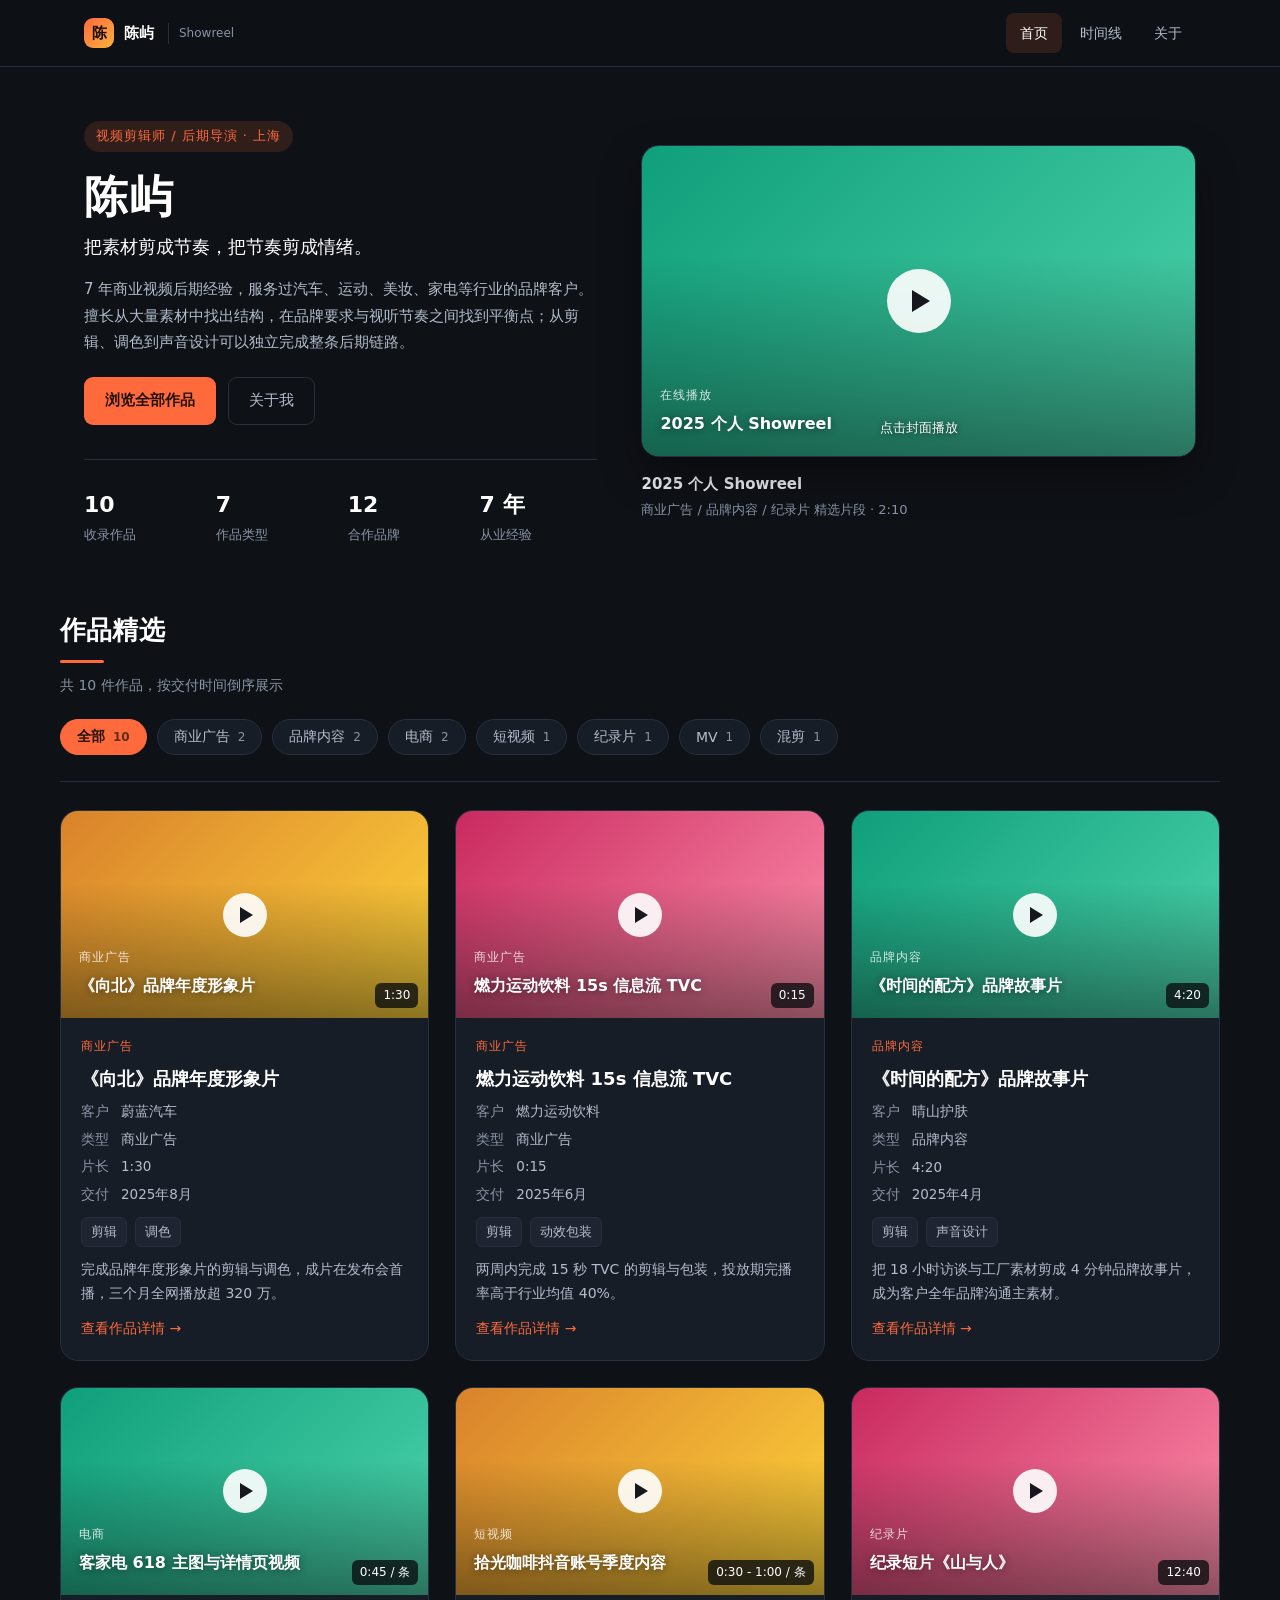
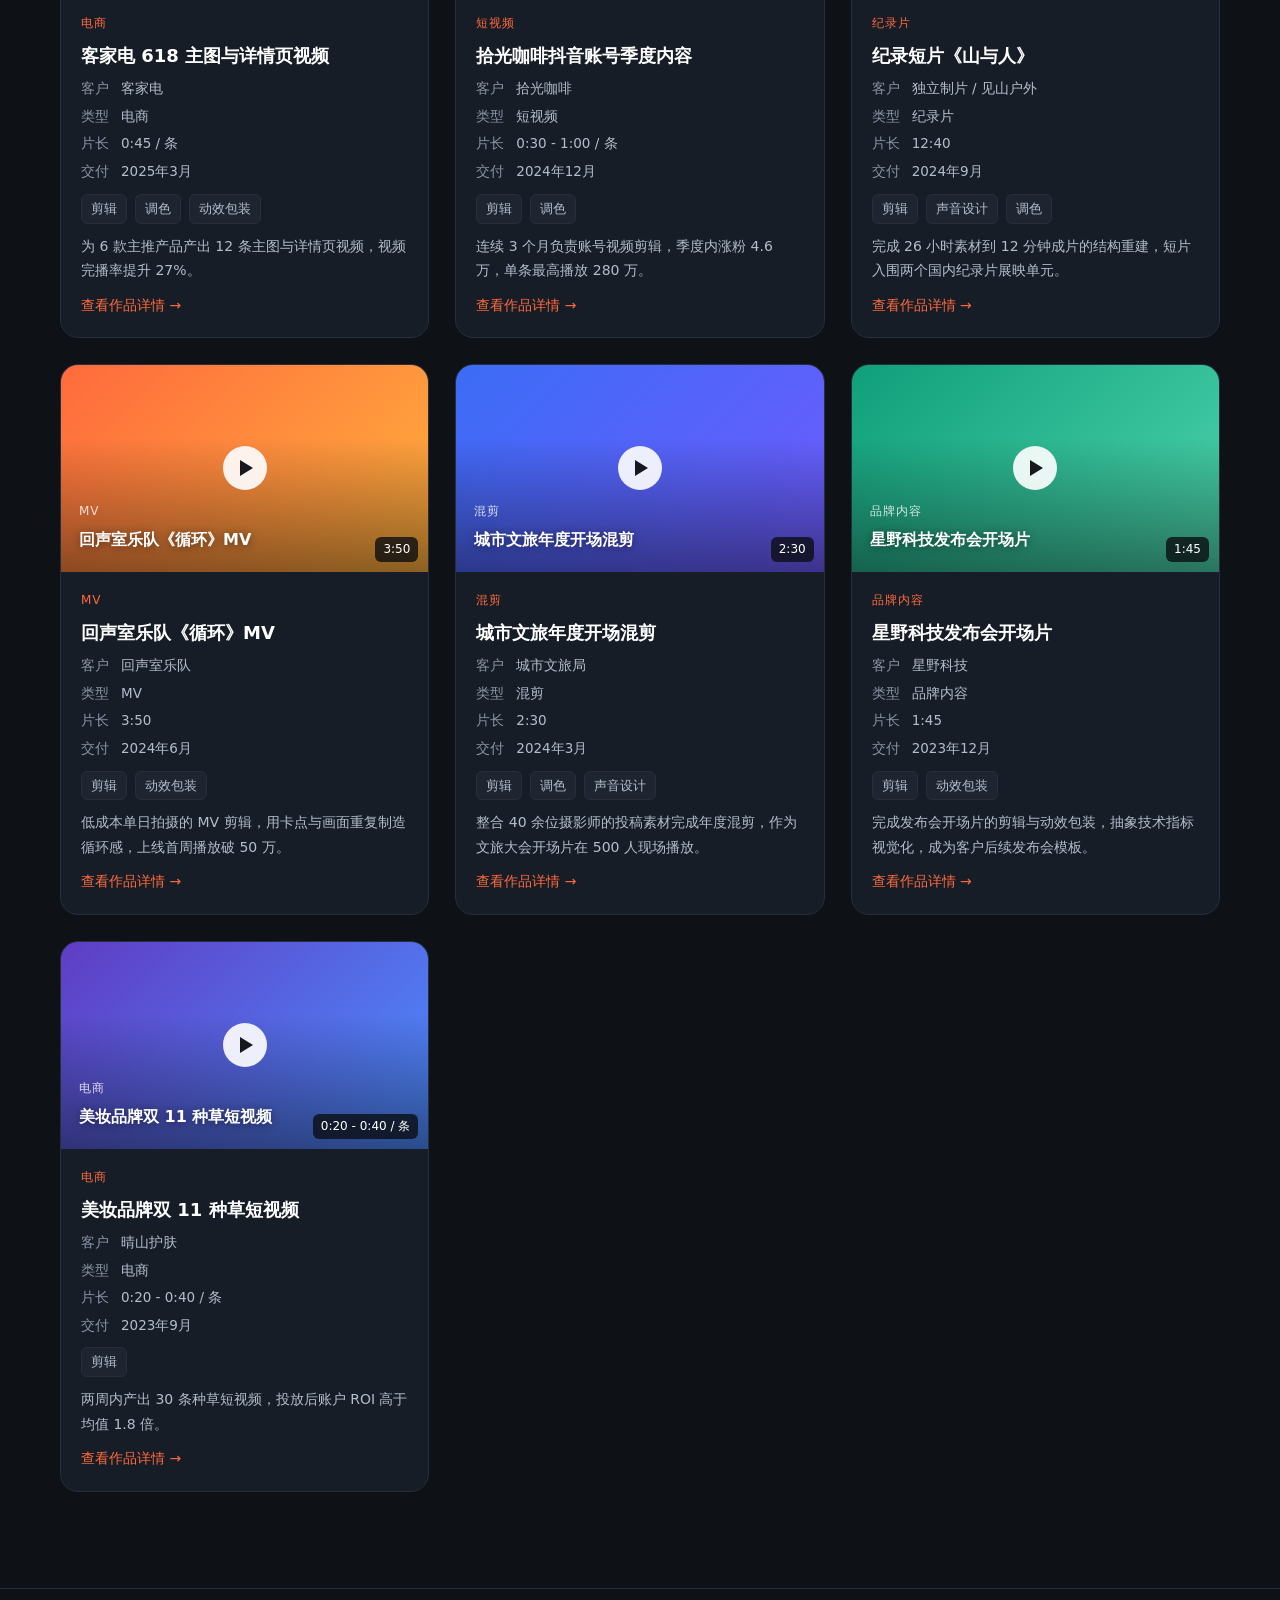
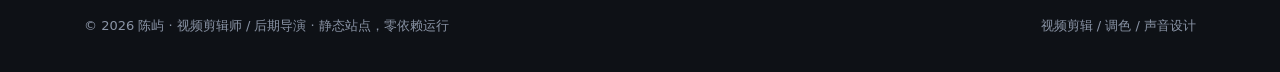
==== index.html @ cbaa0d27 "chore: 初始化剪辑师作品集静态站点（方案B） - content/data.json：站点唯一数据源（profile / categories / works） - build.js：将 con" ====
<!DOCTYPE html>
<html lang="zh-CN">
<head>
<meta charset="UTF-8">
<meta name="viewport" content="width=device-width, initial-scale=1">
<title>视频剪辑作品集 | 首页</title>
<meta name="description" content="视频剪辑师个人作品集：商业广告、品牌内容、电商短视频、纪录片、MV 与混剪作品。">
<link rel="stylesheet" href="assets/css/style.css">
</head>
<body data-page="home">

<header class="site-header">
  <div class="container header-inner">
    <a class="brand" href="index.html">
      <span class="brand-mark" id="brandMark"></span>
      <span id="brandName">作品集</span>
      <span class="brand-sub" id="brandPage">Showreel</span>
    </a>
    <button type="button" class="nav-toggle" id="navToggle" aria-expanded="false">菜单</button>
    <nav class="site-nav" id="siteNav">
      <a class="active" href="index.html">首页</a>
      <a href="timeline.html">时间线</a>
      <a href="about.html">关于</a>
    </nav>
  </div>
</header>

<main>
  <!-- Showreel 主视觉 -->
  <section class="hero">
    <div class="container hero-inner">
      <div class="hero-copy" id="heroCopy"></div>
      <div class="hero-media" id="heroMedia"></div>
    </div>
  </section>

  <!-- 作品类型筛选 + 作品网格 -->
  <section class="container section" id="works">
    <div class="section-head">
      <h2>作品精选</h2>
      <p id="workCount">按类型筛选作品</p>
    </div>
    <div class="filter-bar" id="filterBar"></div>
    <div class="work-grid" id="workGrid"></div>
  </section>
</main>

<footer class="site-footer">
  <div class="container footer-inner">
    <span id="footerText"></span>
    <span>视频剪辑 / 调色 / 声音设计</span>
  </div>
</footer>

<script src="assets/js/data.js"></script>
<script src="assets/js/site.js"></script>
</body>
</html>
---- assets/css/style.css ----
/* =====================================================================
 *  剪辑师作品集 · 样式表（单文件，无外部依赖）
 *  说明：作品封面图缺失或加载失败时，会露出 .cover 自带的渐变占位底
 * ===================================================================*/

:root {
  --bg: #0e1116;
  --bg-soft: #131820;
  --surface: #171d26;
  --surface-2: #1e2531;
  --line: #262f3d;
  --text: #e9edf3;
  --text-dim: #b3bdcc;
  --muted: #8a94a6;
  --accent: #ff6a3d;
  --accent-dim: rgba(255, 106, 61, 0.14);
  --radius: 12px;
  --radius-lg: 18px;
  --maxw: 1160px;
  --shadow: 0 18px 40px rgba(0, 0, 0, 0.35);
}

* { box-sizing: border-box; }

html { scroll-behavior: smooth; }

body {
  margin: 0;
  background: var(--bg);
  color: var(--text);
  font-family: "PingFang SC", "Microsoft YaHei", "Hiragino Sans GB", system-ui, -apple-system, "Segoe UI", sans-serif;
  font-size: 15px;
  line-height: 1.75;
  -webkit-font-smoothing: antialiased;
}

img { max-width: 100%; display: block; }

a { color: var(--accent); text-decoration: none; }
a:hover { color: #ff8a63; }

h1, h2, h3, h4 { line-height: 1.3; color: #fff; margin: 0 0 12px; }

.container { width: 100%; max-width: var(--maxw); margin: 0 auto; padding: 0 24px; }

.section { padding: 56px 0; }

.section-head { margin-bottom: 22px; }
.section-head h2 {
  font-size: 26px;
  margin-bottom: 6px;
  letter-spacing: 0.2px;
}
.section-head h2::after {
  content: "";
  display: block;
  width: 44px;
  height: 3px;
  margin-top: 12px;
  background: var(--accent);
  border-radius: 2px;
}
.section-head p { margin: 10px 0 0; color: var(--muted); font-size: 14px; }
.section-sub { color: var(--text-dim); max-width: 780px; }

/* ---------------- 顶栏 ---------------- */
.site-header {
  position: sticky;
  top: 0;
  z-index: 40;
  background: rgba(14, 17, 22, 0.9);
  backdrop-filter: blur(10px);
  border-bottom: 1px solid var(--line);
}
.header-inner {
  display: flex;
  align-items: center;
  justify-content: space-between;
  gap: 18px;
  min-height: 66px;
}
.brand { display: flex; align-items: center; gap: 10px; color: #fff; font-weight: 600; }
.brand:hover { color: #fff; }
.brand-mark {
  display: inline-flex;
  align-items: center;
  justify-content: center;
  width: 30px;
  height: 30px;
  border-radius: 9px;
  background: linear-gradient(135deg, #ff6a3d, #ffb03d);
  color: #1a1005;
  font-weight: 700;
  font-size: 15px;
}
.brand-sub {
  color: var(--muted);
  font-size: 12px;
  font-weight: 400;
  padding-left: 10px;
  margin-left: 4px;
  border-left: 1px solid var(--line);
}
.site-nav { display: flex; align-items: center; gap: 4px; }
.site-nav a {
  color: var(--text-dim);
  padding: 8px 14px;
  border-radius: 8px;
  font-size: 14px;
}
.site-nav a:hover { color: #fff; background: var(--surface-2); }
.site-nav a.active { color: #fff; background: var(--accent-dim); }
.nav-toggle {
  display: none;
  background: var(--surface-2);
  color: var(--text);
  border: 1px solid var(--line);
  border-radius: 8px;
  padding: 7px 12px;
  font-size: 14px;
  cursor: pointer;
}

/* ---------------- 首页 Hero / Showreel ---------------- */
.hero { padding: 54px 0 12px; }
.hero-inner {
  display: grid;
  grid-template-columns: minmax(0, 1fr) minmax(0, 1.08fr);
  gap: 44px;
  align-items: center;
}
.hero-label {
  display: inline-block;
  font-size: 13px;
  letter-spacing: 1px;
  color: var(--accent);
  background: var(--accent-dim);
  border-radius: 999px;
  padding: 4px 12px;
}
.hero-copy h1 { font-size: 44px; margin: 16px 0 6px; letter-spacing: 1px; }
.hero-tagline { color: #fff; font-size: 18px; margin: 0 0 14px; }
.hero-bio { color: var(--text-dim); margin: 0 0 22px; max-width: 520px; }
.hero-actions { display: flex; gap: 12px; flex-wrap: wrap; }
.hero-stats {
  display: grid;
  grid-template-columns: repeat(4, minmax(0, 1fr));
  gap: 14px;
  margin-top: 34px;
  padding-top: 26px;
  border-top: 1px solid var(--line);
}
.stat { display: flex; flex-direction: column; }
.stat-value { font-size: 22px; font-weight: 700; color: #fff; }
.stat-label { font-size: 12.5px; color: var(--muted); }

.btn {
  display: inline-flex;
  align-items: center;
  justify-content: center;
  padding: 10px 20px;
  border-radius: 9px;
  font-size: 14.5px;
  border: 1px solid transparent;
  cursor: pointer;
}
.btn-primary { background: var(--accent); color: #21120b; font-weight: 600; }
.btn-primary:hover { background: #ff8158; color: #21120b; }
.btn-ghost { border-color: var(--line); color: var(--text-dim); }
.btn-ghost:hover { color: #fff; background: var(--surface-2); }

.showreel-info {
  display: flex;
  flex-direction: column;
  gap: 2px;
  margin-top: 14px;
}
.showreel-info strong { font-size: 15px; }
.showreel-info span { color: var(--muted); font-size: 13px; }

/* ---------------- 播放器（点击封面后加载） ---------------- */
.player {
  position: relative;
  width: 100%;
  aspect-ratio: 16 / 9;
  border-radius: var(--radius-lg);
  overflow: hidden;
  border: 1px solid var(--line);
  background: var(--surface);
  cursor: pointer;
  box-shadow: var(--shadow);
}
.player.playing { cursor: default; }
.player-media { position: absolute; inset: 0; z-index: 5; background: #000; }
.player-media iframe,
.player-media video { width: 100%; height: 100%; display: block; border: 0; background: #000; }
.player-note {
  position: absolute;
  left: 0;
  right: 0;
  bottom: 10px;
  margin: 0;
  text-align: center;
  font-size: 12.5px;
  color: var(--text-dim);
  z-index: 6;
  pointer-events: none;
}
.player-hint {
  position: absolute;
  left: 0;
  right: 0;
  bottom: 16px;
  text-align: center;
  font-size: 13px;
  color: #fff;
  text-shadow: 0 1px 6px rgba(0, 0, 0, 0.6);
  z-index: 3;
}
.player.playing .player-hint,
.player.playing .cover-play,
.player.playing .cover-fallback,
.player.playing .cover-img,
.player.playing .cover-duration { display: none; }

.cover-play {
  position: absolute;
  top: 50%;
  left: 50%;
  width: 44px;
  height: 44px;
  margin: -22px 0 0 -22px;
  border-radius: 50%;
  background: rgba(255, 255, 255, 0.9);
  z-index: 3;
  transition: transform 0.18s ease;
}
.cover-play::after {
  content: "";
  position: absolute;
  top: 14px;
  left: 17px;
  width: 0;
  height: 0;
  border-left: 13px solid #16181d;
  border-top: 8px solid transparent;
  border-bottom: 8px solid transparent;
}
.cover-play-lg { width: 64px; height: 64px; margin: -32px 0 0 -32px; }
.cover-play-lg::after {
  top: 21px;
  left: 25px;
  border-left-width: 18px;
  border-top-width: 11px;
  border-bottom-width: 11px;
}
.work-cover-link:hover .cover-play,
.player:hover .cover-play { transform: scale(1.08); }

/* ---------------- 封面与渐变占位 ---------------- */
.cover {
  position: relative;
  width: 100%;
  aspect-ratio: 16 / 9;
  overflow: hidden;
  background: linear-gradient(135deg, #2b3242, #47506a);
}
.grad-0 { background: linear-gradient(135deg, #ff6a3d, #ffb03d); }
.grad-1 { background: linear-gradient(135deg, #3b6cf6, #6f5bff); }
.grad-2 { background: linear-gradient(135deg, #0f9f7a, #4dd4ac); }
.grad-3 { background: linear-gradient(135deg, #c92a5f, #ff8fab); }
.grad-4 { background: linear-gradient(135deg, #5f3dc4, #4c8dff); }
.grad-5 { background: linear-gradient(135deg, #d9822b, #ffd43b); }

.cover-img {
  position: absolute;
  inset: 0;
  width: 100%;
  height: 100%;
  object-fit: cover;
  z-index: 2;
}
.cover-fallback {
  position: absolute;
  inset: 0;
  z-index: 1;
  display: flex;
  flex-direction: column;
  justify-content: flex-end;
  gap: 4px;
  padding: 18px;
  background: linear-gradient(180deg, rgba(0, 0, 0, 0) 35%, rgba(0, 0, 0, 0.45) 100%);
}
.cover-fallback-cat {
  font-size: 12px;
  letter-spacing: 1px;
  color: rgba(255, 255, 255, 0.82);
  text-transform: uppercase;
}
.cover-fallback-title {
  color: #fff;
  font-weight: 600;
  font-size: 16px;
  text-shadow: 0 1px 8px rgba(0, 0, 0, 0.45);
}
.cover-duration {
  position: absolute;
  right: 10px;
  bottom: 10px;
  z-index: 4;
  background: rgba(10, 12, 16, 0.78);
  color: #fff;
  font-size: 12px;
  padding: 2px 8px;
  border-radius: 6px;
}

/* ---------------- 筛选栏 ---------------- */
.filter-bar {
  display: flex;
  flex-wrap: wrap;
  gap: 10px;
  padding-bottom: 26px;
  margin-bottom: 28px;
  border-bottom: 1px solid var(--line);
}
.filter-btn {
  display: inline-flex;
  align-items: center;
  gap: 8px;
  background: var(--surface);
  color: var(--text-dim);
  border: 1px solid var(--line);
  border-radius: 999px;
  padding: 8px 16px;
  font-size: 14px;
  font-family: inherit;
  cursor: pointer;
  transition: all 0.16s ease;
}
.filter-btn em {
  font-style: normal;
  font-size: 12px;
  color: var(--muted);
}
.filter-btn:hover { color: #fff; border-color: #3a4658; }
.filter-btn.active {
  background: var(--accent);
  border-color: var(--accent);
  color: #21120b;
  font-weight: 600;
}
.filter-btn.active em { color: rgba(33, 18, 11, 0.7); }

/* ---------------- 作品网格 ---------------- */
.work-grid {
  display: grid;
  grid-template-columns: repeat(auto-fill, minmax(320px, 1fr));
  gap: 26px;
}
.work-card {
  background: var(--surface);
  border: 1px solid var(--line);
  border-radius: var(--radius-lg);
  overflow: hidden;
  display: flex;
  flex-direction: column;
  transition: transform 0.18s ease, border-color 0.18s ease;
}
.work-card:hover { transform: translateY(-3px); border-color: #3a4658; }
.work-cover-link { display: block; }
.work-body { padding: 18px 20px 20px; display: flex; flex-direction: column; gap: 10px; flex: 1; }
.work-cat {
  font-size: 12px;
  letter-spacing: 1px;
  color: var(--accent);
}
.work-title { font-size: 18px; margin: 0; }
.work-title a { color: #fff; }
.work-title a:hover { color: var(--accent); }
.work-meta { list-style: none; margin: 0; padding: 0; display: grid; gap: 4px; font-size: 13.5px; color: var(--text-dim); }
.work-meta span { display: inline-block; min-width: 40px; color: var(--muted); }
.work-summary { margin: 0; color: var(--text-dim); font-size: 14px; flex: 1; }
.work-foot { font-size: 14px; }
.tag-row { display: flex; flex-wrap: wrap; gap: 8px; }
.tag {
  font-size: 12.5px;
  color: var(--text-dim);
  background: var(--surface-2);
  border: 1px solid var(--line);
  border-radius: 6px;
  padding: 3px 9px;
}

/* ---------------- 时间线 ---------------- */
.timeline { position: relative; padding-left: 26px; }
.timeline::before {
  content: "";
  position: absolute;
  top: 8px;
  bottom: 8px;
  left: 7px;
  width: 2px;
  background: linear-gradient(180deg, var(--accent), rgba(255, 106, 61, 0.05));
}
.tl-group { position: relative; margin-bottom: 34px; }
.tl-month {
  display: inline-block;
  margin-bottom: 14px;
  font-size: 14px;
  font-weight: 600;
  color: #fff;
  background: var(--surface-2);
  border: 1px solid var(--line);
  border-radius: 999px;
  padding: 4px 14px;
}
.tl-group::before {
  content: "";
  position: absolute;
  left: -23px;
  top: 10px;
  width: 9px;
  height: 9px;
  border-radius: 50%;
  background: var(--accent);
  box-shadow: 0 0 0 4px rgba(255, 106, 61, 0.16);
}
.tl-item {
  display: grid;
  grid-template-columns: 168px minmax(0, 1fr);
  gap: 20px;
  background: var(--surface);
  border: 1px solid var(--line);
  border-radius: var(--radius);
  padding: 16px;
  margin-bottom: 14px;
}
.tl-thumb { display: block; }
.tl-thumb .cover { border-radius: 9px; }
.tl-thumb .cover-fallback { padding: 10px; }
.tl-thumb .cover-fallback-title { font-size: 13px; }
.tl-head { display: flex; flex-wrap: wrap; align-items: baseline; gap: 10px; }
.tl-head h3 { margin: 0; font-size: 17px; }
.tl-head h3 a { color: #fff; }
.tl-head h3 a:hover { color: var(--accent); }
.tl-client { font-size: 13px; color: var(--accent); }
.tl-meta { display: flex; flex-wrap: wrap; gap: 14px; margin: 8px 0; font-size: 13px; color: var(--muted); }
.tl-summary { margin: 0 0 10px; color: var(--text-dim); font-size: 14px; }
.tl-metrics { display: flex; flex-wrap: wrap; gap: 16px; padding-top: 10px; border-top: 1px dashed var(--line); }
.tl-metric { font-size: 12.5px; color: var(--muted); }
.tl-metric b { color: #fff; font-size: 14px; }
.tl-foot { margin-top: 8px; font-size: 14px; }

/* ---------------- 作品详情 ---------------- */
.detail-top { padding: 44px 0 0; }
.breadcrumb { font-size: 13px; color: var(--muted); margin-bottom: 14px; }
.detail-title { font-size: 34px; margin-bottom: 12px; }
.detail-meta {
  display: flex;
  flex-wrap: wrap;
  gap: 10px 26px;
  padding: 14px 0;
  margin-bottom: 16px;
  border-top: 1px solid var(--line);
  border-bottom: 1px solid var(--line);
  font-size: 14px;
  color: var(--muted);
}
.detail-meta b { color: var(--text); }
.detail-summary { color: var(--text-dim); max-width: 860px; margin: 0 0 16px; }
.detail-player { margin-bottom: 40px; }
.detail-block { margin-bottom: 34px; }
.detail-block h2 { font-size: 20px; }
.detail-block h2::before {
  content: "";
  display: inline-block;
  width: 4px;
  height: 16px;
  margin-right: 10px;
  background: var(--accent);
  border-radius: 2px;
  vertical-align: -2px;
}
.detail-block p { color: var(--text-dim); margin: 0; }
.detail-list { margin: 0; padding-left: 20px; color: var(--text-dim); }
.detail-list li { margin-bottom: 10px; }
.detail-two-col { display: grid; grid-template-columns: 1fr 1fr; gap: 30px; }
.chip-list { display: flex; flex-wrap: wrap; gap: 10px; }
.chip {
  font-size: 13.5px;
  color: var(--text);
  background: var(--surface-2);
  border: 1px solid var(--line);
  border-radius: 8px;
  padding: 6px 13px;
}
.metric-grid { display: grid; grid-template-columns: repeat(auto-fit, minmax(180px, 1fr)); gap: 16px; }
.metric-card {
  background: var(--surface);
  border: 1px solid var(--line);
  border-radius: var(--radius);
  padding: 18px 20px;
  display: flex;
  flex-direction: column;
  gap: 4px;
}
.metric-card .value { font-size: 21px; font-weight: 700; color: #fff; }
.metric-card .label { font-size: 13px; color: var(--muted); }
.link-list { display: flex; flex-wrap: wrap; gap: 12px; }
.link-btn {
  border: 1px solid var(--line);
  border-radius: 9px;
  padding: 8px 16px;
  font-size: 14px;
  color: var(--text-dim);
  background: var(--surface);
}
.link-btn:hover { color: #fff; border-color: var(--accent); }
.detail-nav {
  display: flex;
  flex-wrap: wrap;
  justify-content: space-between;
  gap: 12px;
  padding-top: 22px;
  border-top: 1px solid var(--line);
  font-size: 14px;
  color: var(--text-dim);
}
.detail-nav .disabled { color: var(--muted); }

/* ---------------- 关于页 ---------------- */
.strength-grid { display: grid; grid-template-columns: repeat(auto-fill, minmax(280px, 1fr)); gap: 18px; }
.strength-card {
  background: var(--surface);
  border: 1px solid var(--line);
  border-radius: var(--radius);
  padding: 20px;
}
.strength-card h3 { font-size: 16.5px; margin-bottom: 8px; }
.strength-card p { margin: 0; color: var(--text-dim); font-size: 14px; }
.two-col { display: grid; grid-template-columns: 1.15fr 1fr; gap: 26px; }
.about-card {
  background: var(--surface);
  border: 1px solid var(--line);
  border-radius: var(--radius-lg);
  padding: 22px;
}
.about-card h3 { font-size: 17px; margin-bottom: 16px; }
.skill-group { margin-bottom: 16px; }
.skill-group:last-child { margin-bottom: 0; }
.skill-group h4 { font-size: 13.5px; color: var(--accent); margin-bottom: 9px; font-weight: 600; }
.info-list { list-style: none; margin: 0; padding: 0; }
.info-list li {
  display: flex;
  gap: 14px;
  padding: 9px 0;
  border-bottom: 1px dashed var(--line);
  font-size: 14px;
}
.info-list li:last-child { border-bottom: 0; }
.info-list .k { color: var(--muted); min-width: 48px; }
.info-list .v { color: var(--text); }
.brand-wall { display: flex; flex-wrap: wrap; gap: 12px; }
.brand-chip {
  font-size: 14px;
  color: var(--text-dim);
  background: var(--surface);
  border: 1px solid var(--line);
  border-radius: 9px;
  padding: 9px 18px;
}
.flow-list { list-style: none; margin: 0; padding: 0; }
.flow-item {
  display: flex;
  gap: 18px;
  padding: 16px 0;
  border-bottom: 1px solid var(--line);
}
.flow-item:last-child { border-bottom: 0; }
.flow-index { color: var(--accent); font-weight: 700; font-size: 15px; min-width: 28px; }
.flow-body h4 { margin: 0 0 4px; font-size: 15.5px; }
.flow-body p { margin: 0; color: var(--text-dim); font-size: 14px; }

/* ---------------- 空状态 / 页脚 ---------------- */
.empty-state {
  text-align: center;
  padding: 60px 20px;
  background: var(--surface);
  border: 1px dashed var(--line);
  border-radius: var(--radius-lg);
}
.empty-state h2 { font-size: 20px; }
.empty-state p { color: var(--muted); margin: 0 0 20px; }

.site-footer {
  margin-top: 40px;
  padding: 26px 0 34px;
  border-top: 1px solid var(--line);
  color: var(--muted);
  font-size: 13px;
}
.footer-inner { display: flex; flex-wrap: wrap; justify-content: space-between; gap: 10px; }

/* ---------------- 响应式 ---------------- */
@media (max-width: 980px) {
  .hero-inner { grid-template-columns: minmax(0, 1fr); gap: 30px; }
  .hero-copy h1 { font-size: 36px; }
  .detail-two-col, .two-col { grid-template-columns: minmax(0, 1fr); }
}

@media (max-width: 760px) {
  .nav-toggle { display: inline-block; }
  .site-nav {
    display: none;
    position: absolute;
    left: 0;
    right: 0;
    top: 100%;
    flex-direction: column;
    align-items: stretch;
    gap: 2px;
    padding: 10px 16px 16px;
    background: var(--bg-soft);
    border-bottom: 1px solid var(--line);
  }
  .site-nav.open { display: flex; }
  .site-nav a { padding: 11px 12px; }
  .brand-sub { display: none; }
  .hero-stats { grid-template-columns: repeat(2, minmax(0, 1fr)); }
  .work-grid { grid-template-columns: minmax(0, 1fr); }
  .tl-item { grid-template-columns: minmax(0, 1fr); }
  .tl-thumb { max-width: 240px; }
  .detail-title { font-size: 26px; }
  .section { padding: 40px 0; }
}
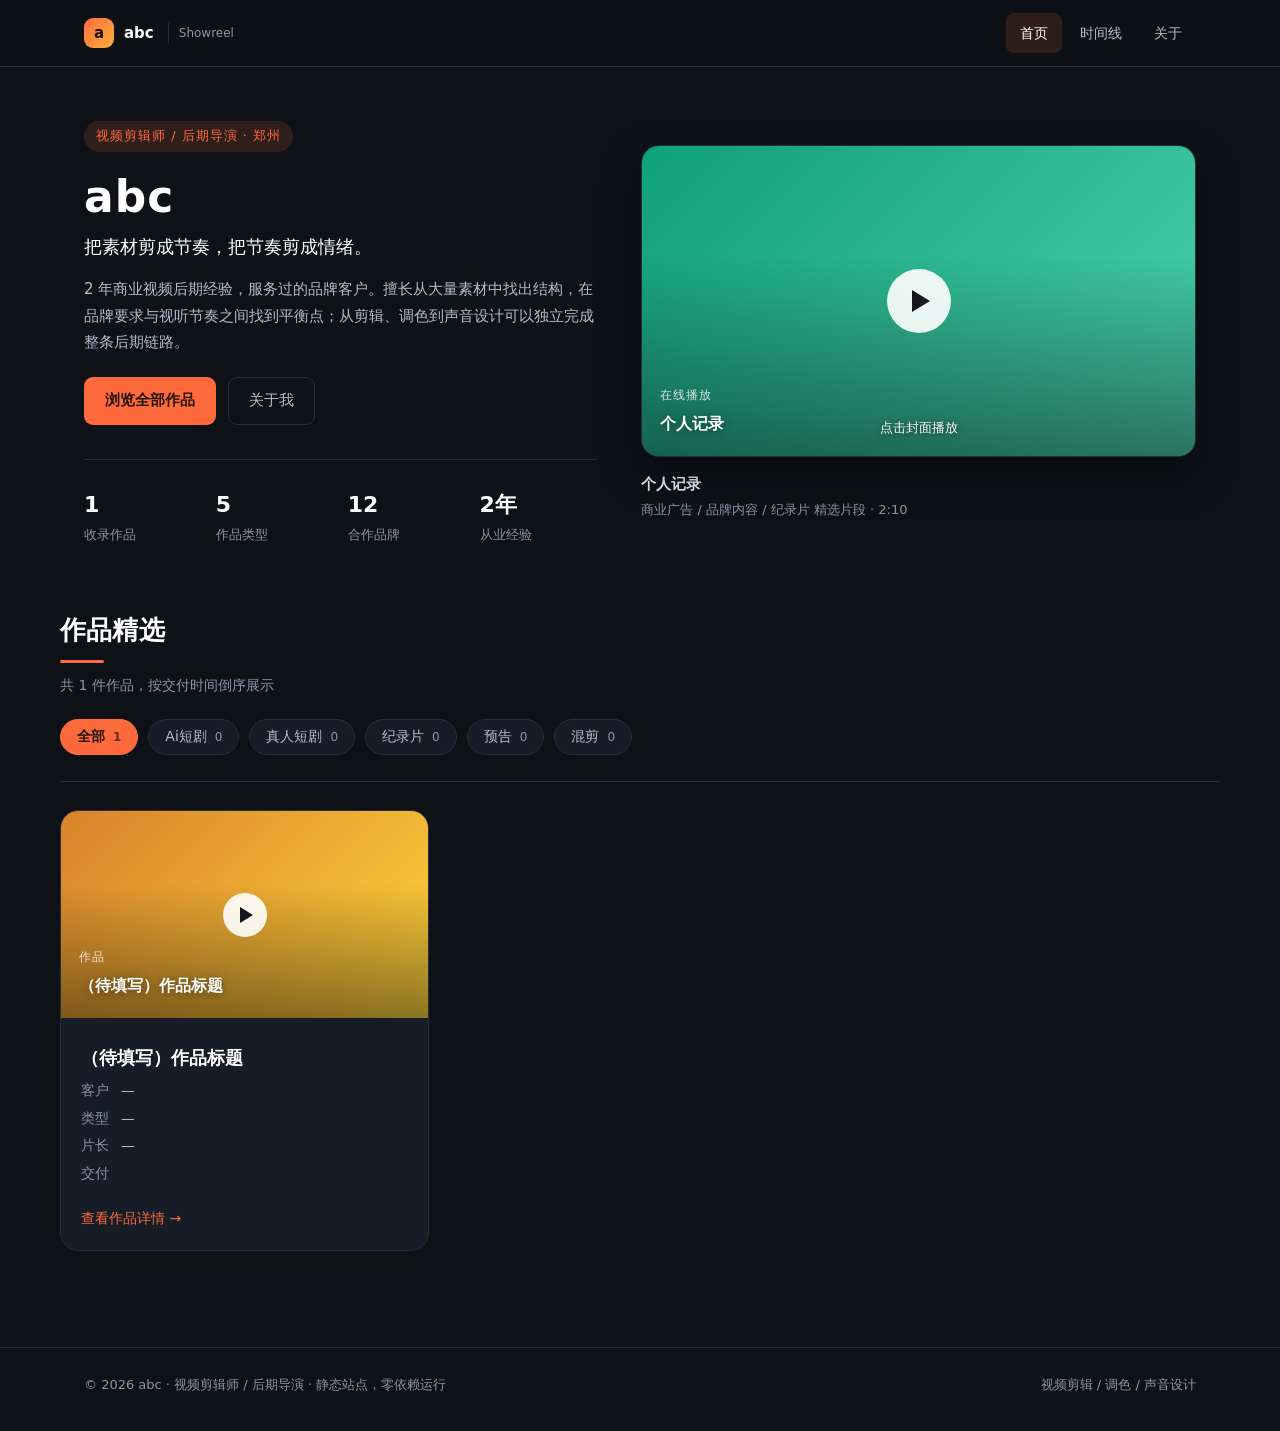
==== commit b907ee9e: "feat(share): 分享卡片标题/描述/缩略图支持在后台随时修改 - 四页 head 补齐 og/twitter/favicon 分享标签，新增默认缩略图 og-cover.png 与站点图标 " ====
--- a/index.html
+++ b/index.html
@@ -5,6 +5,26 @@
 <meta name="viewport" content="width=device-width, initial-scale=1">
 <title>视频剪辑作品集 | 首页</title>
 <meta name="description" content="视频剪辑师个人作品集：商业广告、品牌内容、电商短视频、纪录片、MV 与混剪作品。">
+<link rel="canonical" href="https://portfolio-site-7i5.pages.dev/">
+<meta name="author" content="赵鹏">
+<meta name="theme-color" content="#0e1116">
+<link rel="icon" href="favicon.ico" sizes="any">
+<link rel="icon" type="image/png" sizes="32x32" href="assets/images/favicon-32.png">
+<link rel="apple-touch-icon" sizes="180x180" href="assets/images/apple-touch-icon.png">
+<meta property="og:type" content="website">
+<meta property="og:site_name" content="赵鹏 · 作品集">
+<meta property="og:locale" content="zh_CN">
+<meta property="og:title" content="赵鹏 · 作品集 — 工作成果记录">
+<meta property="og:description" content="赵鹏的工作成果记录。">
+<meta property="og:url" content="https://portfolio-site-7i5.pages.dev/">
+<meta property="og:image" content="https://portfolio-site-7i5.pages.dev/assets/images/og-cover.png">
+<meta property="og:image:width" content="1200">
+<meta property="og:image:height" content="630">
+<meta property="og:image:alt" content="赵鹏 · 作品集 — 工作成果记录">
+<meta name="twitter:card" content="summary_large_image">
+<meta name="twitter:title" content="赵鹏 · 作品集 — 工作成果记录">
+<meta name="twitter:description" content="赵鹏的工作成果记录。">
+<meta name="twitter:image" content="https://portfolio-site-7i5.pages.dev/assets/images/og-cover.png">
 <link rel="stylesheet" href="assets/css/style.css">
 </head>
 <body data-page="home">
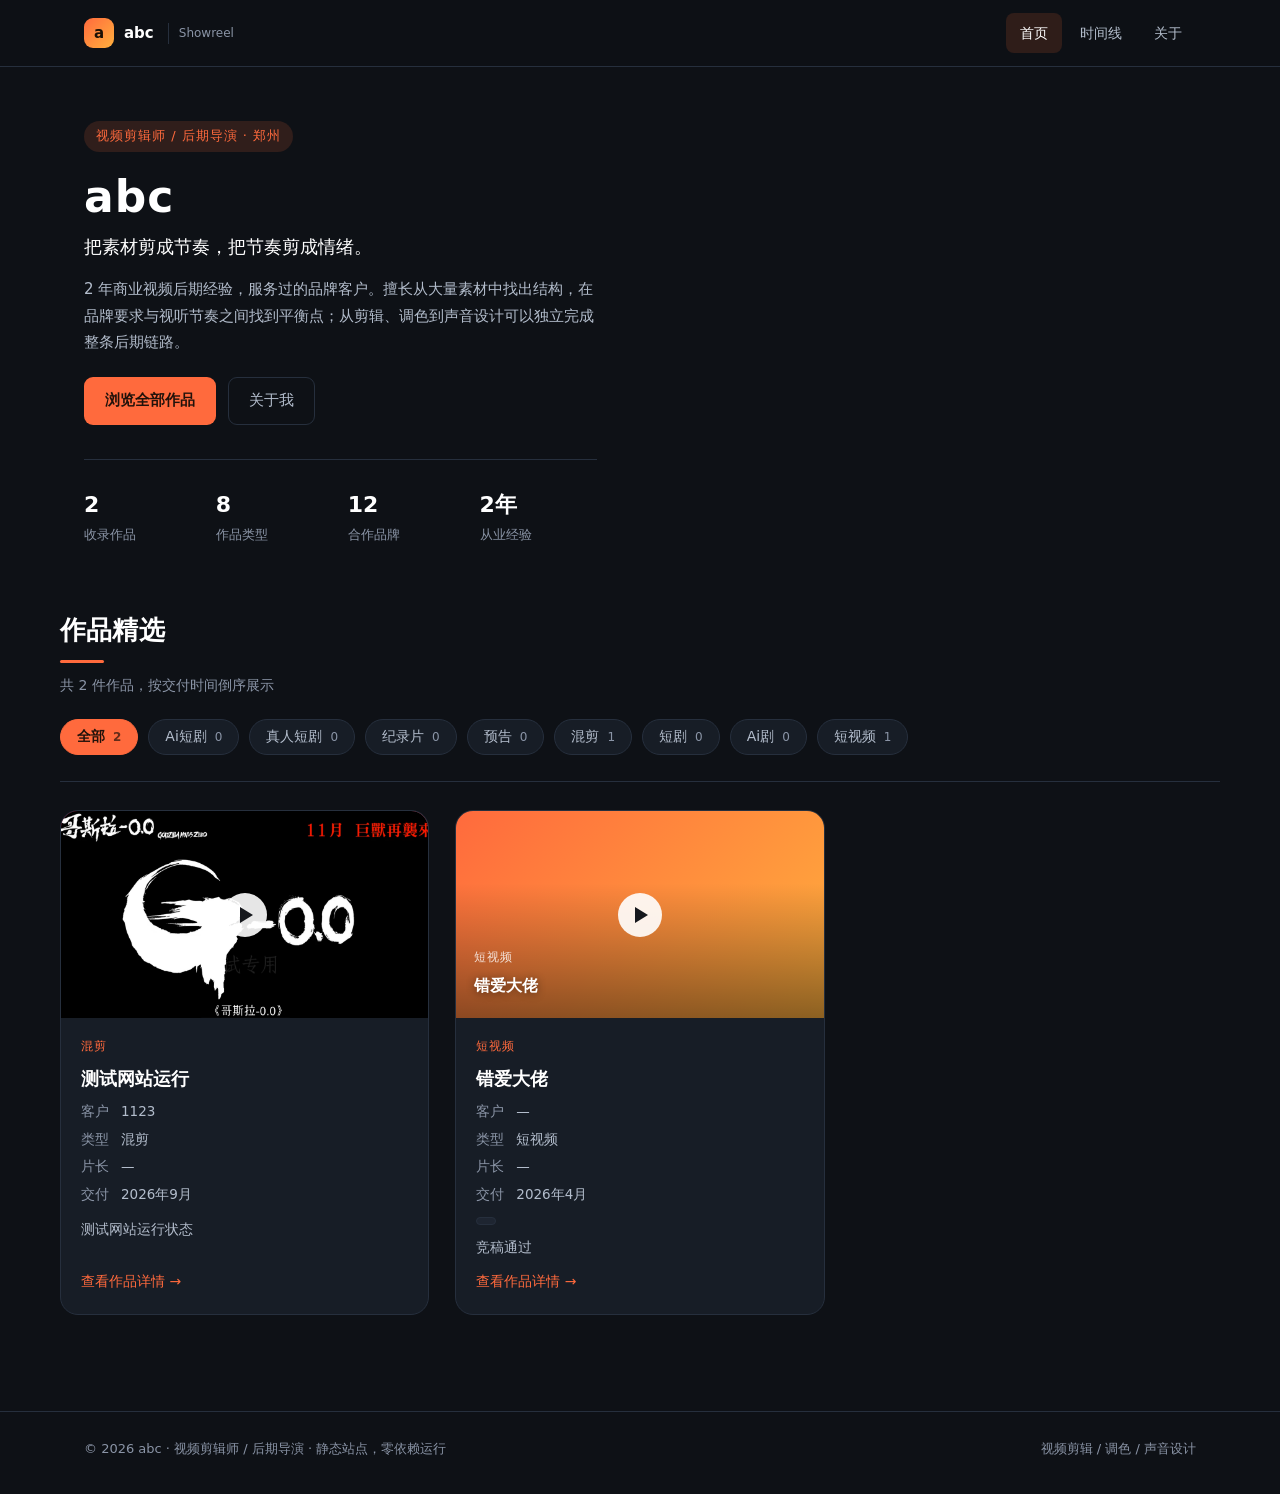
==== commit f17f5201: "feat(home): 移除首页 Hero 视频容器，顶部改为纯文字介绍" ====
--- a/index.html
+++ b/index.html
@@ -50,7 +50,6 @@
   <section class="hero">
     <div class="container hero-inner">
       <div class="hero-copy" id="heroCopy"></div>
-      <div class="hero-media" id="heroMedia"></div>
     </div>
   </section>
 
--- a/assets/css/style.css
+++ b/assets/css/style.css
@@ -204,6 +204,21 @@
   font-size: 12.5px;
   color: var(--text-dim);
   z-index: 6;
+  pointer-events: none;
+}
+.player-empty {
+  position: absolute;
+  inset: 0;
+  z-index: 6;
+  display: flex;
+  align-items: center;
+  justify-content: center;
+  text-align: center;
+  padding: 20px;
+  font-size: 14px;
+  letter-spacing: 0.05em;
+  color: var(--text-dim);
+  background: rgba(0, 0, 0, 0.35);
   pointer-events: none;
 }
 .player-hint {
